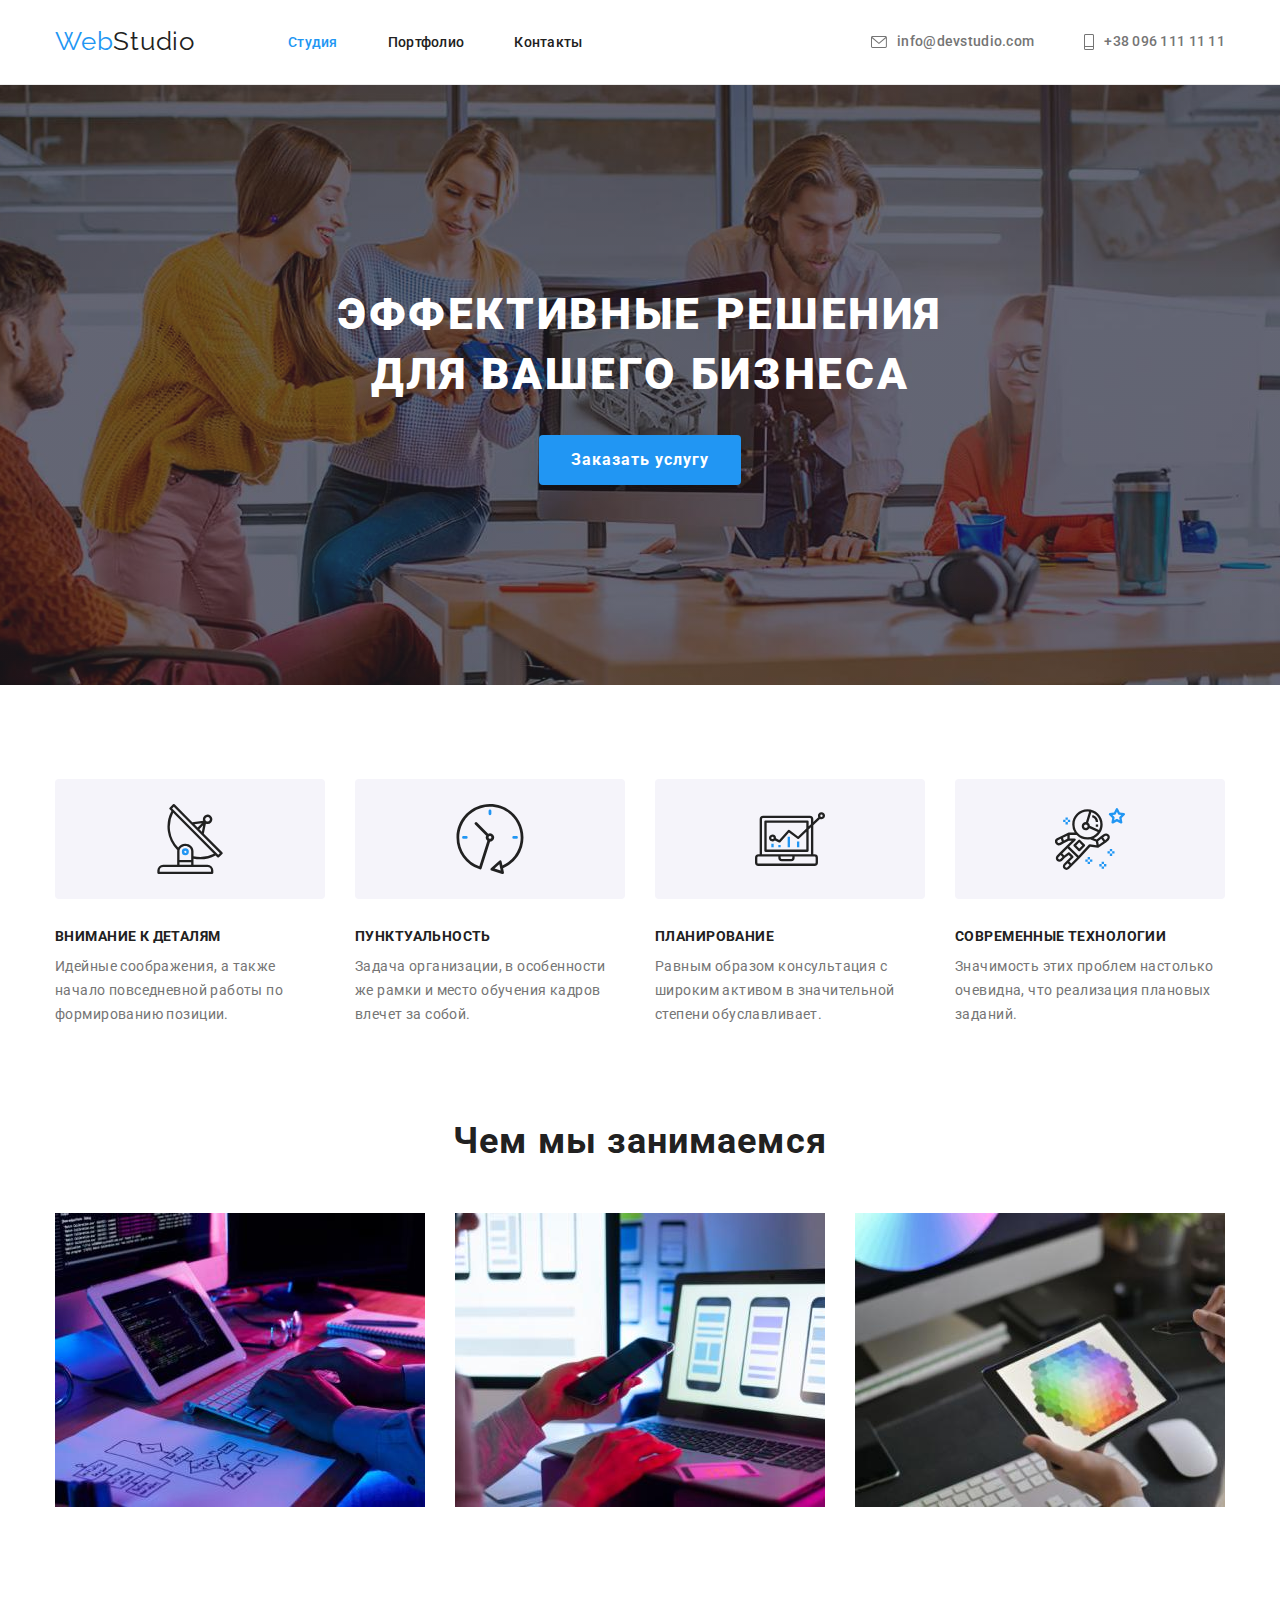
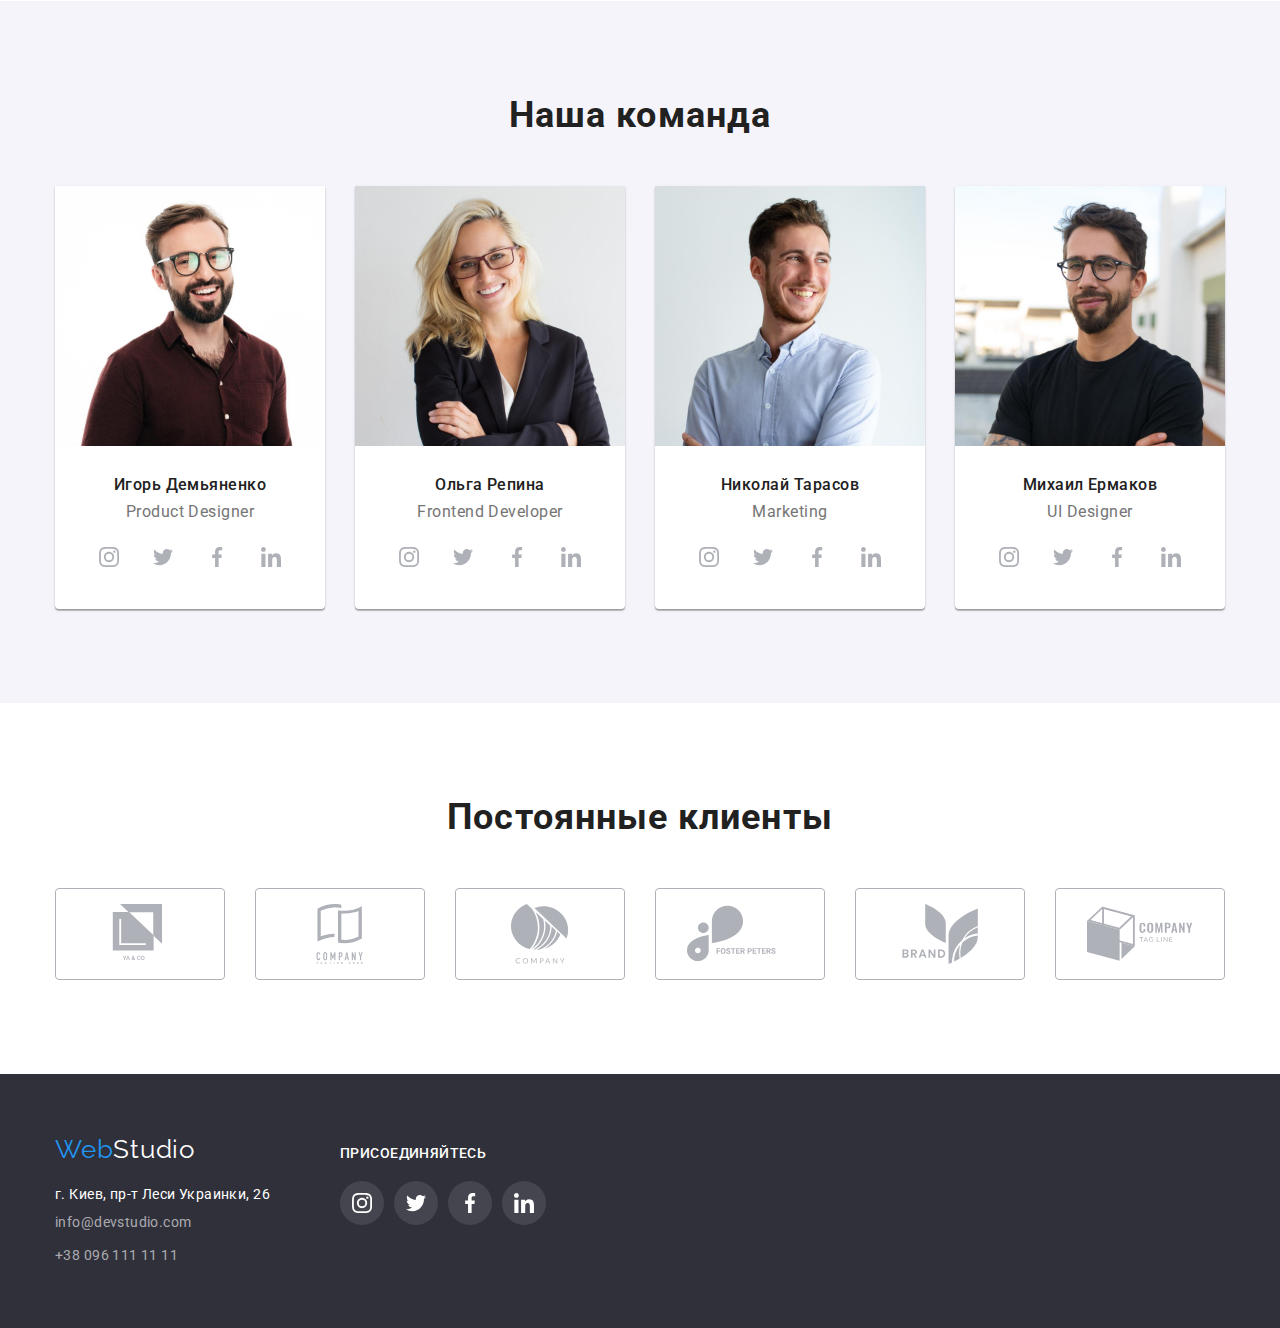
==== index.html @ b247618d "hw5" ====
<!DOCTYPE html>
<html lang="ru">
  <head>
    <meta charset="UTF-8" />
    <meta http-equiv="X-UA-Compatible" content="IE=edge" />
    <meta name="viewport" content="width=device-width, initial-scale=1.0" />
    <title>WebStudio</title>

    <link
      rel="stylesheet"
      href="https://cdnjs.cloudflare.com/ajax/libs/modern-normalize/1.1.0/modern-normalize.min.css"
      integrity="sha512-wpPYUAdjBVSE4KJnH1VR1HeZfpl1ub8YT/NKx4PuQ5NmX2tKuGu6U/JRp5y+Y8XG2tV+wKQpNHVUX03MfMFn9Q=="
      crossorigin="anonymous"
      referrerpolicy="no-referrer"
    />
    <link
      rel="stylesheet"
      href="https://cdnjs.cloudflare.com/ajax/libs/modern-normalize/1.1.0/modern-normalize.css"
      integrity="sha512-Y0MM+V6ymRKN2zStTqzQ227DWhhp4Mzdo6gnlRnuaNCbc+YN/ZH0sBCLTM4M0oSy9c9VKiCvd4Jk44aCLrNS5Q=="
      crossorigin="anonymous"
      referrerpolicy="no-referrer"
    />
    <link rel="preconnect" href="https://fonts.googleapis.com" />
    <link rel="preconnect" href="https://fonts.gstatic.com" crossorigin />
    <link
      href="https://fonts.googleapis.com/css2?family=Raleway:wght@700&family=Roboto:wght@400;500;700;900&display=swap"
      rel="stylesheet"
    />
    <link rel="preconnect" href="https://fonts.gstatic.com" />
    <link rel="stylesheet" href="./css/styles.css" />
  </head>

  <body class="body">
    <header class="page-header">
      <div class="container header-container">
        <!-- Хедер лого -->
        <nav class="site-nav">
          <a href="./index.html" class="header-logo"
            >Web<span class="logo-black">Studio</span></a
          >

          <!-- Навигація -->
          <div class="navigation">
            <ul class="site-nav list">
              <li class="menu-item">
                <a href="./index.html" class="link-current">Студия</a>
              </li>
              <li class="menu-item">
                <a href="./portfolio.html" class="link">Портфолио</a>
              </li>
              <li class="menu-item">
                <a href="#contacts" class="link">Контакты</a>
              </li>
            </ul>
          </div>
        </nav>

        <!-- Контакти хедер -->
        <div class="header-contacts">
          <ul class="contacts">
            <li class="contacts-item">
              <a href="mailto:info@devstudio.com" class="contacts-link">
                <svg class="icon-mail" width="16px" height="12px">
                  <use href="./images/sprite.svg#icon-envelope"></use>
                </svg>
                info@devstudio.com</a
              >
            </li>
            <li class="contacts-item">
              <a href="tel:+380961111111" class="contacts-link">
                <svg class="icon-smartphone" width="10px" height="16px">
                  <use href="./images/sprite.svg#icon-cell"></use>
                </svg>
                +38 096 111 11 11</a
              >
            </li>
          </ul>
        </div>
      </div>
    </header>

    <main>
      <!-- Герой -->
      <section class="hero section">
        <div class="hero-content">
          <h1 class="hero-title">
            Эффективные решения <br />
            для вашего бизнеса
          </h1>
          <button class="button-hero" type="button">Заказать услугу</button>
        </div>
      </section>

      <!-- Переваги -->
      <section class="features section">
        <div class="container">
          <h2 class="visually-hidden">Преимущества</h2>
          <ul class="features-list">
            <li class="text-features">
              <div class="section-icons">
                <svg class="antena-icon" width="70px" height="70px">
                  <use href="./images/sprite.svg#icon-antenna"></use>
                </svg>
              </div>
              <h3 class="title-features">Внимание к деталям</h3>
              <p class="text">
                Идейные соображения, а также начало повседневной работы по
                формированию позиции.
              </p>
            </li>

            <li class="text-features">
              <div class="section-icons">
                <svg class="clock-icon" width="70px" height="70px">
                  <use href="./images/sprite.svg#icon-clock"></use>
                </svg>
              </div>
              <h3 class="title-features">Пунктуальность</h3>
              <p class="text">
                Задача организации, в особенности же рамки и место обучения
                кадров влечет за собой.
              </p>
            </li>

            <li class="text-features">
              <div class="section-icons">
                <svg class="diagram-icon" width="70px" height="70px">
                  <use href="./images/sprite.svg#icon-diagram"></use>
                </svg>
              </div>
              <h3 class="title-features">Планирование</h3>
              <p class="text">
                Равным образом консультация с широким активом в значительной
                степени обуславливает.
              </p>
            </li>

            <li class="text-features">
              <div class="section-icons">
                <svg class="astronaut-icon" width="70px" height="70px">
                  <use href="./images/sprite.svg#icon-astronaut"></use>
                </svg>
              </div>
              <h3 class="title-features">Современные технологии</h3>
              <p class="text">
                Значимость этих проблем настолько очевидна, что реализация
                плановых заданий.
              </p>
            </li>
          </ul>
        </div>
      </section>

      <!-- Напрямки діяльності -->
      <section class="directions-title section">
        <div class="container">
          <h2 class="section-title">Чем мы занимаемся</h2>
          <ul class="directions">
            <li class="directions-images">
              <img
                src="./images/handkeyboard.jpg"
                alt="Веб-сайты"
                width="370"
                height="294"
              />
            </li>

            <li class="directions-images">
              <img
                src="./images/handphone.jpg"
                alt="Приложения"
                width="370"
                height="294"
              />
            </li>

            <li class="directions-images">
              <img
                src="./images/handtablet.jpg"
                alt="Дизайн"
                width="370"
                height="294"
              />
            </li>
          </ul>
        </div>
      </section>

      <!-- Наша команда -->
      <section class="section-team section">
        <div class="container">
          <h2 class="section-title">Наша команда</h2>
          <ul class="team">
            <li class="team-images">
              <img
                src="./images/productdesigner.jpg"
                alt="Игорь Демьяненко"
                width="270"
                height="260"
              />
              <div class="team-info">
                <h3 class="title">Игорь Демьяненко</h3>
                <p lang="en" class="text">Product Designer</p>
                <ul class="team-social social-list list">
                  <li class="social-item">
                    <a href="" class="social-link">
                      <svg class="social-icon" width="20px" height="20px">
                        <use href="./images/sprite.svg#icon-instagram"></use>
                      </svg>
                    </a>
                  </li>

                  <li class="social-item">
                    <a href="" class="social-link">
                      <svg class="social-icon" width="20px" height="20px">
                        <use href="./images/sprite.svg#icon-twitter"></use>
                      </svg>
                    </a>
                  </li>

                  <li class="social-item">
                    <a href="" class="social-link">
                      <svg class="social-icon" width="20px" height="20px">
                        <use href="./images/sprite.svg#icon-facebook"></use>
                      </svg>
                    </a>
                  </li>

                  <li class="social-item">
                    <a href="" class="social-link">
                      <svg class="social-icon" width="20px" height="20px">
                        <use href="./images/sprite.svg#icon-linkedin"></use>
                      </svg>
                    </a>
                  </li>
                </ul>
              </div>
            </li>

            <li class="team-images">
              <img
                src="./images/frontenddeveloper.jpg"
                alt="Ольга Репина"
                width="270"
                height="260"
              />
              <div class="team-info">
                <h3 class="title">Ольга Репина</h3>
                <p lang="en" class="text">Frontend Developer</p>

                <ul class="team-social social-list list">
                  <li class="social-item">
                    <a href="" class="social-link">
                      <svg class="social-icon" width="20px" height="20px">
                        <use href="./images/sprite.svg#icon-instagram"></use>
                      </svg>
                    </a>
                  </li>

                  <li class="social-item">
                    <a href="" class="social-link">
                      <svg class="social-icon" width="20px" height="20px">
                        <use href="./images/sprite.svg#icon-twitter"></use>
                      </svg>
                    </a>
                  </li>

                  <li class="social-item">
                    <a href="" class="social-link">
                      <svg class="social-icon" width="20px" height="20px">
                        <use href="./images/sprite.svg#icon-facebook"></use>
                      </svg>
                    </a>
                  </li>

                  <li class="social-item">
                    <a href="" class="social-link">
                      <svg class="social-icon" width="20px" height="20px">
                        <use href="./images/sprite.svg#icon-linkedin"></use>
                      </svg>
                    </a>
                  </li>
                </ul>
              </div>
            </li>

            <li class="team-images">
              <img
                src="./images/marketing.jpg"
                alt="Николай Тарасов"
                width="270"
                height="260"
              />
              <div class="team-info">
                <h3 class="title">Николай Тарасов</h3>
                <p lang="en" class="text">Marketing</p>

                <ul class="team-social social-list list">
                  <li class="social-item">
                    <a href="" class="social-link">
                      <svg class="social-icon" width="20px" height="20px">
                        <use href="./images/sprite.svg#icon-instagram"></use>
                      </svg>
                    </a>
                  </li>

                  <li class="social-item">
                    <a href="" class="social-link">
                      <svg class="social-icon" width="20px" height="20px">
                        <use href="./images/sprite.svg#icon-twitter"></use>
                      </svg>
                    </a>
                  </li>

                  <li class="social-item">
                    <a href="" class="social-link">
                      <svg class="social-icon" width="20px" height="20px">
                        <use href="./images/sprite.svg#icon-facebook"></use>
                      </svg>
                    </a>
                  </li>

                  <li class="social-item">
                    <a href="" class="social-link">
                      <svg class="social-icon" width="20px" height="20px">
                        <use href="./images/sprite.svg#icon-linkedin"></use>
                      </svg>
                    </a>
                  </li>
                </ul>
              </div>
            </li>

            <li class="team-images">
              <img
                src="./images/uidesigner.jpg"
                alt="Михаил Ермаков"
                width="270"
                height="260"
              />
              <div class="team-info">
                <h3 class="title">Михаил Ермаков</h3>
                <p lang="en" class="text">UI Designer</p>

                <ul class="team-social social-list list">
                  <li class="social-item">
                    <a href="" class="social-link">
                      <svg class="social-icon" width="20px" height="20px">
                        <use href="./images/sprite.svg#icon-instagram"></use>
                      </svg>
                    </a>
                  </li>

                  <li class="social-item">
                    <a href="" class="social-link">
                      <svg class="social-icon" width="20px" height="20px">
                        <use href="./images/sprite.svg#icon-twitter"></use>
                      </svg>
                    </a>
                  </li>

                  <li class="social-item">
                    <a href="" class="social-link">
                      <svg class="social-icon" width="20px" height="20px">
                        <use href="./images/sprite.svg#icon-facebook"></use>
                      </svg>
                    </a>
                  </li>

                  <li class="social-item">
                    <a href="" class="social-link">
                      <svg class="social-icon" width="20px" height="20px">
                        <use href="./images/sprite.svg#icon-linkedin"></use>
                      </svg>
                    </a>
                  </li>
                </ul>
              </div>
            </li>
          </ul>
        </div>
      </section>

      <!-- Компанія -->
      <section class="section">
        <div class="container">
          <h2 class="section-title">Постоянные клиенты</h2>
          <ul class="clients-list list clients-after-list">
            <li class="clients-item clients-after-items">
              <a href="" class="clients-link">
                <svg class="clients-icon" width="106px" height="60px">
                  <use href="./images/sprite.svg#icon-logo-one"></use>
                </svg>
              </a>
            </li>

            <li class="clients-item clients-after-items">
              <a href="" class="clients-link">
                <svg class="clients-icon" width="106px" height="60px">
                  <use href="./images/sprite.svg#icon-logo-two"></use>
                </svg>
              </a>
            </li>

            <li class="clients-item clients-after-items">
              <a href="" class="clients-link">
                <svg class="clients-icon" width="106px" height="60px">
                  <use href="./images/sprite.svg#icon-logo-three"></use>
                </svg>
              </a>
            </li>

            <li class="clients-item clients-after-items">
              <a href="" class="clients-link">
                <svg class="clients-icon" width="106px" height="60px">
                  <use href="./images/sprite.svg#icon-logo-four"></use>
                </svg>
              </a>
            </li>

            <li class="clients-item clients-after-items">
              <a href="" class="clients-link">
                <svg class="clients-icon" width="106px" height="60px">
                  <use href="./images/sprite.svg#icon-logo-five"></use>
                </svg>
              </a>
            </li>

            <li class="clients-item clients-after-items">
              <a href="" class="clients-link">
                <svg class="clients-icon" width="106px" height="60px">
                  <use href="./images/sprite.svg#icon-logo-six"></use>
                </svg>
              </a>
            </li>
          </ul>
        </div>
      </section>
    </main>

    <!-- Футер -->
    <footer class="page-footer">
      <div class="container footer-info">
        <div>
          <a href="./index.html" class="footer-logo"
            >Web<span class="logo-white">Studio</span></a
          >

          <!-- Адреса -->
          <address class="contacts adress" id="contacts">
            <ul class="">
              <li class="footer-adress">
                <a href="/" class="adress-info"
                  >г. Киев, пр-т Леси Украинки, 26
                </a>
              </li>
              <li class="footer-adress">
                <a
                  href="mailto:info@devstudio.com"
                  class="footer-contacts contacts-footer"
                  >info@devstudio.com</a
                >
              </li>
              <li class="footer-adress">
                <a href="tel:+380961111111" class="footer-contacts tel"
                  >+38 096 111 11 11</a
                >
              </li>
            </ul>
          </address>
        </div>

        <div class="join-rights">
          <h3 class="join">присоединяйтесь</h3>
          <ul class="footer-social">
            <li class="item-social">
              <a href="" class="link-social">
                <svg class="icon-social" width="20px" height="20px">
                  <use href="./images/sprite.svg#icon-instagram"></use>
                </svg>
              </a>
            </li>

            <li class="item-social">
              <a href="" class="link-social">
                <svg class="icon-social" width="20px" height="20px">
                  <use href="./images/sprite.svg#icon-twitter"></use>
                </svg>
              </a>
            </li>

            <li class="item-social">
              <a href="" class="link-social">
                <svg class="icon-social" width="20px" height="20px">
                  <use href="./images/sprite.svg#icon-facebook"></use>
                </svg>
              </a>
            </li>

            <li class="item-social">
              <a href="" class="link-social">
                <svg class="icon-social" width="20px" height="20px">
                  <use href="./images/sprite.svg#icon-linkedin"></use>
                </svg>
              </a>
            </li>
          </ul>
        </div>
      </div>
    </footer>
  </body>
</html>
---- css/styles.css ----
:root {
  --primary-text-color: #212121;
  --title-text-color: #757575;
  --accent-color: #ffffff;
  --hover-color: #2196f3;
  --time: 250ms;
  --effect: cubic-bezier(0.4, 0, 0.2, 1);
}

/*---------------reset--------------*/
p,
h1,
h2,
h3,
h4,
h5,
h6 {
  margin: 0;
}

ul {
  margin: 0;
  padding: 0;
}

button {
  cursor: pointer;
}

.section {
  padding-top: 94px;
  padding-bottom: 94px;
}

img {
  display: block;
}

/*---------------hidden--------------*/
.visually-hidden {
  position: absolute;
  white-space: nowrap;
  width: 1px;
  height: 1px;
  overflow: hidden;
  border: 0;
  padding: 0;
  clip: rect(0 0 0 0);
  clip-path: inset(50%);
  margin: -1px;
}

/* list-style: none */
.features-list,
.directions,
.team,
.buttons,
.projects,
.site-nav,
.contacts,
.footer-list,
.clients-item,
.social-item,
.footer-adress,
.item-social {
  list-style: none;
}

/*---------------body---------------*/
.body {
  font-family: "Roboto", sans-serif;
  background-color: var(--accent-color);
  color: var(--primary-text-color);
}

.container {
  width: 1200px;
  padding-left: 15px;
  padding-right: 15px;
  margin: 0 auto 0 auto;
}

.header-container,
.site-nav,
.contacts {
  display: flex;
  align-items: center;
}

/*---------------header---------------*/
.header-logo {
  font-family: "Raleway", sans-serif;
  text-decoration: none;
  font-size: 26px;
  line-height: 1.2;
  letter-spacing: 0.03em;
  color: var(--hover-color);
}

.page-header {
  border-bottom: 1px solid #ececec;
}

.logo-black {
  margin-right: 93px;
  transition: color 250ms cubic-bezier(0.4, 0, 0.2, 1);
}

.header-logo {
  padding-top: 24px;
  padding-bottom: 25px;
}

.logo-black {
  color: var(--primary-text-color);
}

.header-logo:hover > .logo-black,
.header-logo:focus > .logo-black,
.footer-logo:hover > .logo-white,
.footer-logo:focus > .logo-white {
  color: var(--hover-color);
}

/* site-nav */
.site-nav .link:hover,
.site-nav .link:focus {
  color: var(--hover-color);
}

.link-current {
  text-decoration: none;
  font-weight: 500;
  font-size: 14px;
  line-height: 1.14;
  letter-spacing: 0.02em;
  color: var(--hover-color);
}

.site-nav .link {
  text-decoration: none;
  font-weight: 500;
  font-size: 14px;
  line-height: 1.14;
  letter-spacing: 0.02em;
  color: var(--primary-text-color);
  transition: color 250ms cubic-bezier(0.4, 0, 0.2, 1);
}

.menu-item,
.contacts-item:not(:last-child) {
  margin-right: 50px;
}

.navigation {
  padding-top: 32px;
  padding-bottom: 32px;
}

/* contacts-link */
.contacts-link:hover,
.contacts-link:focus {
  text-decoration: none;
  color: var(--hover-color);
}
.contacts-link {
  display: flex;
  align-items: center;
  justify-content: center;
  text-decoration: none;
  font-weight: 500;
  font-size: 14px;
  line-height: 1.14;
  letter-spacing: 0.02em;
  color: var(--title-text-color);
}

.header-contacts {
  margin-left: auto;
  padding-top: 34px;
  padding-bottom: 34px;
}

/*---------------hero---------------*/
.hero-title {
  font-weight: 900;
  font-size: 44px;
  line-height: 1.36;
  letter-spacing: 0.06em;
  text-transform: uppercase;
  color: var(--accent-color);
}

.hero-title {
  margin-bottom: 30px;
}

.hero {
  max-width: 1600px;
  height: 600px;
  margin: 0 auto;
  background: #2f303a;
  background-image: linear-gradient(
      to right,
      rgba(47, 48, 58, 0.4),
      rgba(47, 48, 58, 0.4)
    ),
    url("../images/hero.jpg");
  background-repeat: no-repeat;
  background-position: center;
  background-size: cover;
}

.hero {
  padding-top: 200px;
  padding-bottom: 200px;
  text-align: center;
}

/* button */
.button-hero {
  font-family: inherit;
  font-weight: 700;
  font-size: 16px;
  line-height: 1.87;
  letter-spacing: 0.06em;
  border: none;
  color: var(--accent-color);
  background: var(--hover-color);
  box-shadow: 0px 4px 4px rgba(0, 0, 0, 0.15);
  border-radius: 4px;
  width: 200px;
  height: 50px;
  left: 700px;
  top: 430px;
}

.button-hero {
  align-content: center;
  padding-top: 10px;
  padding-right: 32px;
  padding-bottom: 10px;
  padding-left: 32px;
  width: auto;
}

.button-hero:hover,
.button-hero:focus {
  font-size: 16px;
  line-height: 1.87;
  letter-spacing: 0.06em;
  background: #188ce8;
  box-shadow: 0px 4px 4px rgba(0, 0, 0, 0.15);
  border-radius: 4px;
}

/*---------------features---------------*/
.features-list .title-features {
  font-weight: bold;
  font-size: 14px;
  line-height: 1.14;
  letter-spacing: 0.03em;
  text-transform: uppercase;
  color: var(--primary-text-color);
}

.features-list .text {
  font-size: 14px;
  line-height: 1.71;
  letter-spacing: 0.03em;
  color: var(--title-text-color);
}

.features-list {
  display: flex;
  margin-left: -30px;
}

.text-features {
  flex-basis: calc(100% / 4 - 30px);
  margin-left: 30px;
}

.text-features,
.text {
  width: 270px;
  padding-bottom: 0;
}

/* section */
.section-title {
  font-size: 36px;
  line-height: 1.16;
  letter-spacing: 0.03em;
  color: var(--primary-text-color);
}

.title-features {
  margin-bottom: 10px;
}

.section-title {
  display: flex;
  justify-content: center;
  margin-bottom: 50px;
}

.directions {
  display: flex;
  margin-left: -30px;
}

.directions-title {
  padding-top: 0;
}

.directions-images {
  flex-basis: calc(100% / 3 - 370px);
  margin-left: 30px;
}

/* team */
.team .title {
  font-weight: 500;
  font-size: 16px;
  line-height: 1.18;
  letter-spacing: 0.03em;
  color: var(--primary-text-color);
}

.team .text {
  text-align: center;
}

.title {
  text-align: center;
  margin-bottom: 10px;
}

.team {
  display: flex;
  margin-left: -30px;
}

.team-info {
  padding-top: 30px;
  padding-bottom: 30px;
}

.team-images {
  flex-basis: calc(100% / 4 - 270px);
  margin-left: 30px;
  background: #ffffff;
  box-shadow: 0px 1px 3px rgba(0, 0, 0, 0.12), 0px 1px 1px rgba(0, 0, 0, 0.14),
    0px 2px 1px rgba(0, 0, 0, 0.2);
  border-radius: 0px 0px 4px 4px;
}

.team .text,
.text-name {
  font-size: 16px;
  line-height: 0.84;
  letter-spacing: 0.03em;
  color: var(--title-text-color);
}

.section-team {
  background: #f5f4fa;
}

/*---------------portfolio---------------*/
/* button */
.btn {
  font-family: inherit;
  font-weight: 500;
  font-size: 16px;
  line-height: 1.63;
  letter-spacing: 0.03em;
  border: none;
  color: var(--primary-text-color);
  background: #f5f4fa;
  border-radius: 4px;
}

.btn,
.btn-current {
  padding-top: 6px;
  padding-bottom: 6px;
  padding-left: 22px;
  padding-right: 22px;
}

.btn-current {
  font-family: inherit;
  font-weight: 500;
  font-size: 16px;
  line-height: 1.62;
  text-align: center;
  letter-spacing: 0.03em;
  border: none;
  color: var(--accent-color);
  background: var(--hover-color);
  border-radius: 4px;
  width: 73px;
  height: 38px;
  left: 495px;
  top: 174px;
}

.btn:hover,
.btn:focus,
.btn-current:hover,
.btn-current:focus {
  color: var(--accent-color);
  background: var(--hover-color);
  box-shadow: 0px 3px 1px rgba(0, 0, 0, 0.1), 0px 1px 2px rgba(0, 0, 0, 0.08),
    0px 2px 2px rgba(0, 0, 0, 0.12);
  border-radius: 4px;
}

.buttons {
  display: flex;
  justify-content: center;
  margin-bottom: 50px;
}

.button-btn:not(:last-child) {
  margin-right: 8px;
}

/* projects */

.project-content:hover {
  box-shadow: 0px 1px 1px rgba(0, 0, 0, 0.12), 0px 4px 4px rgba(0, 0, 0, 0.06),
    1px 4px 6px rgba(0, 0, 0, 0.16);
}

.project {
  font-size: 18px;
  line-height: 2;
  letter-spacing: 0.06em;
  margin-bottom: 4px;
}

.projects .text,
.text-name {
  font-size: 16px;
  line-height: 1.87;
  letter-spacing: 0.03em;
  color: var(--title-text-color);
}

.projects {
  display: flex;
  flex-wrap: wrap;
  margin-left: -30px;
  margin-top: -30px;
}

.project-content {
  flex-basis: calc((100% - 3 * 30px) / 9);
  margin-left: 30px;
  margin-top: 30px;
}

.project-name {
  padding-left: 24px;
  padding-top: 20px;
  padding-right: 24px;
  padding-bottom: 20px;
  border-right: 1px solid #eeeeee;
  border-bottom: 1px solid #eeeeee;
  border-left: 1px solid #eeeeee;
  background: #ffffff;
}

/*---------------footer--------------*/
.footer-logo {
  font-family: "Raleway", sans-serif;
  text-decoration: none;
  font-size: 26px;
  line-height: 1.2;
  letter-spacing: 0.03em;
  color: var(--hover-color);
}

.logo-white {
  color: var(--accent-color);
}

.page-footer {
  background: #2f303a;
  padding-top: 60px;
  padding-bottom: 60px;
}

/* address */
.contacts {
  font-style: normal;
  font-size: 14px;
  line-height: 1.71;
  letter-spacing: 0.03em;
  color: var(--accent-color);
}

.footer-contacts {
  text-decoration: none;
  font-style: normal;
  font-size: 14px;
  line-height: 1.71;
  letter-spacing: 0.03em;
  color: rgba(255, 255, 255, 0.6);
}

.footer-contacts:hover,
.footer-contacts:focus {
  text-decoration: none;
  color: var(--hover-color);
}

.footer-logo {
  display: flex;
  margin-bottom: 20px;
}

.contacts .adress {
  display: flex;
  margin-bottom: 9px;
}

.footer-adress {
  display: flex;
  flex-direction: column;
}

.contacts-footer {
  margin-bottom: 9px;
}

.contacts .adress {
  display: inline-block;
}

.adress-info {
  margin-bottom: 9px;
  text-decoration: none;
  font-size: 14px;
  line-height: 1.17;
  letter-spacing: 0.03em;
  color: #ffffff;
}

.adress-info:hover,
.adress-info:focus {
  color: var(--hover-color);
}

/*---------------sprites-styles-------------*/

/* icon footer */
.icon-mail,
.icon-smartphone {
  fill: currentColor;
  margin-right: 10px;
}

.section-icons {
  width: 270px;
  height: 120px;
  background-color: #f5f4fa;
  border-radius: 4px;
  display: block;
  margin-bottom: 30px;
  display: flex;
  justify-content: center;
  align-items: center;
}

/* clients */

.clients-list {
  display: flex;
}

.clients-item:not(:last-child) {
  margin-right: 30px;
}

.clients-after-items {
  width: 170px;
  height: 92px;
  border: 1px solid #afb1b8;
  border-radius: 4px;
  background-position: center;
  background-size: 106px;
  background-repeat: no-repeat;
}

.clients-after-items:hover,
.clients-after-items:focus {
  border-color: var(--hover-color);
}

.clients-link {
  width: 100%;
  height: 100%;
  display: flex;
  align-items: center;
  justify-content: center;
  fill: #afb1b8;
}

.clients-link:hover,
.clients-link:focus {
  fill: var(--hover-color);
}

/* social networks */

.team-social {
  display: flex;
  align-items: center;
  margin-top: 16px;
  padding-left: 32px;
  padding-right: 32px;
}

.social-item {
  width: 44px;
  height: 44px;
}

.social-link {
  width: 100%;
  height: 100%;
  display: block;
  border-radius: 50%;
  display: flex;
  align-items: center;
  justify-content: center;
}

.social-icon {
  fill: #afb1b8;
}

.social-item:not(:last-child) {
  margin-right: 10px;
}

.social-link:hover,
.social-link:focus {
  background-color: var(--hover-color);
}

.social-link:hover .social-icon,
.social-link:focus .social-icon {
  fill: var(--accent-color);
}

/* footer socials */

.join {
  font-weight: 500;
  font-size: 14px;
  line-height: 16px;
  letter-spacing: 0.03em;
  text-transform: uppercase;
  color: #ffffff;
  margin-bottom: 20px;
}

.footer-info {
  display: flex;
  align-items: baseline;
}

.footer-social {
  display: flex;
  align-items: center;
}

.join-rights {
  margin-left: 70px;
}

.link-social {
  width: 100%;
  height: 100%;
  display: block;
  border-radius: 50%;
  display: flex;
  align-items: center;
  justify-content: center;
  background-color: rgba(255, 255, 255, 0.1);
}

.link-social:hover,
.link-social:focus {
  background-color: var(--hover-color);
}

.link-social:hover .icon-social,
.link-social:focus .icon-social {
  fill: var(--accent-color);
}

.icon-social {
  fill: var(--accent-color);
}

.item-social:not(:last-child) {
  margin-right: 10px;
}

.item-social {
  width: 44px;
  height: 44px;
}
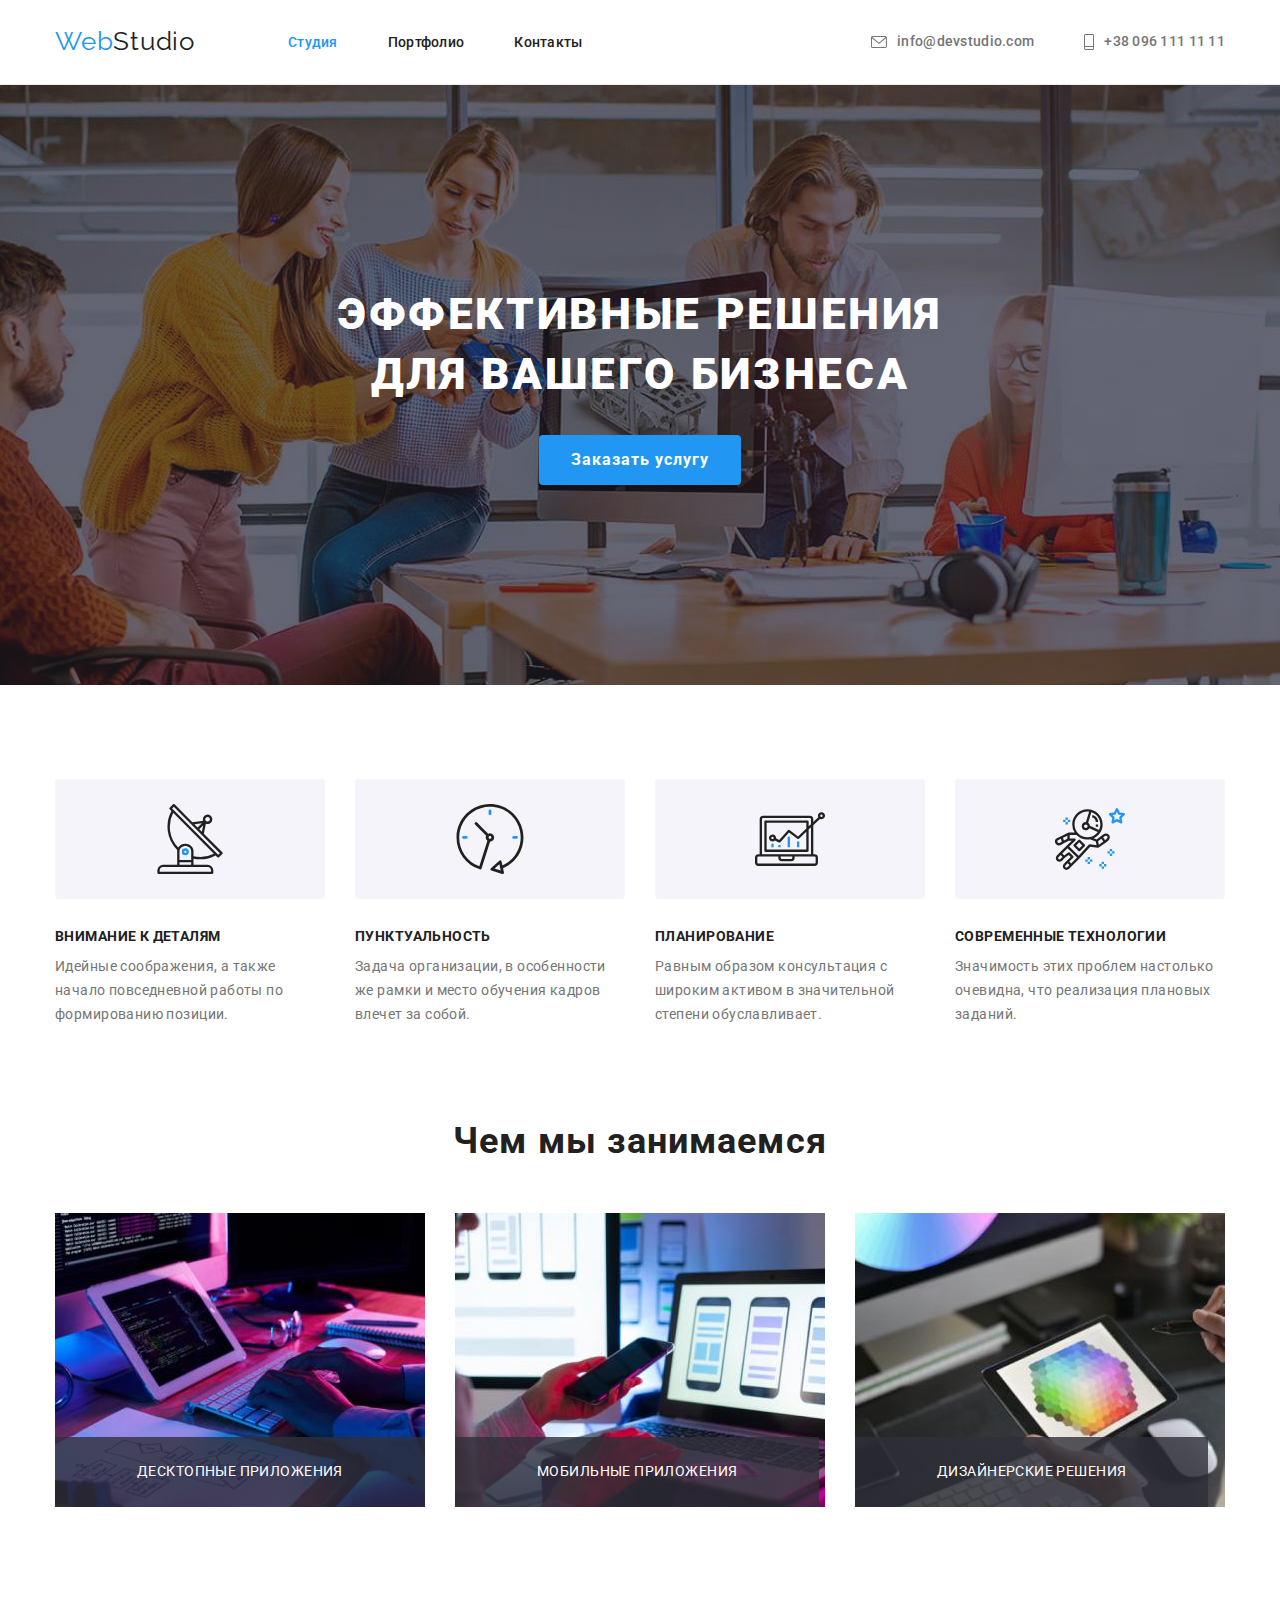
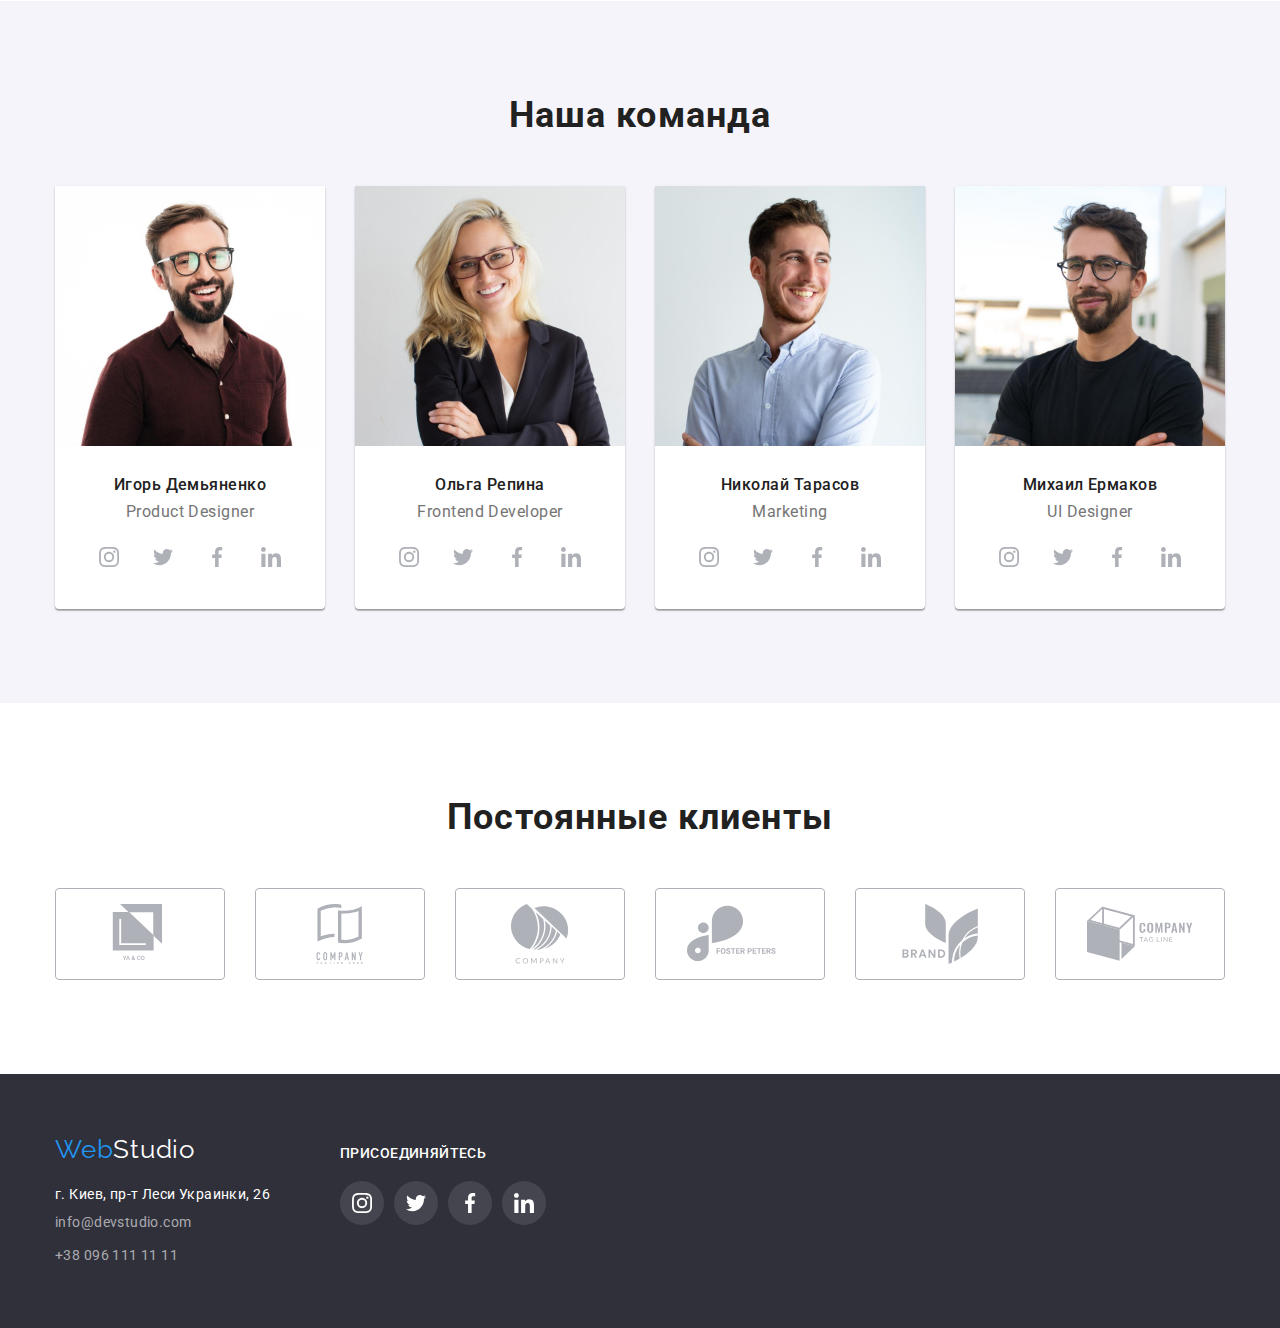
==== commit c656d4ed: "додано плавні переходи" ====
--- a/index.html
+++ b/index.html
@@ -87,7 +87,9 @@
             Эффективные решения <br />
             для вашего бизнеса
           </h1>
-          <button class="button-hero" type="button">Заказать услугу</button>
+          <button class="button-hero" data-modal-open type="button">
+            Заказать услугу
+          </button>
         </div>
       </section>
 
@@ -157,30 +159,39 @@
           <h2 class="section-title">Чем мы занимаемся</h2>
           <ul class="directions">
             <li class="directions-images">
-              <img
-                src="./images/handkeyboard.jpg"
-                alt="Веб-сайты"
-                width="370"
-                height="294"
-              />
+              <div class="directions-info">
+                <img
+                  src="./images/handkeyboard.jpg"
+                  alt="Веб-сайты"
+                  width="370"
+                  height="294"
+                />
+                <p class="directions-name">Десктопные приложения</p>
+              </div>
             </li>
 
             <li class="directions-images">
-              <img
-                src="./images/handphone.jpg"
-                alt="Приложения"
-                width="370"
-                height="294"
-              />
+              <div class="directions-info">
+                <img
+                  src="./images/handphone.jpg"
+                  alt="Приложения"
+                  width="370"
+                  height="294"
+                />
+                <p class="directions-name">Мобильные приложения</p>
+              </div>
             </li>
 
             <li class="directions-images">
-              <img
-                src="./images/handtablet.jpg"
-                alt="Дизайн"
-                width="370"
-                height="294"
-              />
+              <div class="directions-info">
+                <img
+                  src="./images/handtablet.jpg"
+                  alt="Дизайн"
+                  width="370"
+                  height="294"
+                />
+                <p class="directions-name">Дизайнерские решения</p>
+              </div>
             </li>
           </ul>
         </div>
@@ -508,5 +519,15 @@
         </div>
       </div>
     </footer>
+    <div class="backdrop is-hidden" data-modal>
+      <div class="modal">
+        <button type="button" class="modal-btn" data-modal-close>
+          <svg class="modal-close-icon" width="11px" height="11px">
+            <use href="./images/sprite.svg#icon-close-modal"></use>
+          </svg>
+        </button>
+      </div>
+    </div>
   </body>
+  <script src="./js/modal.js"></script>
 </html>
--- a/css/styles.css
+++ b/css/styles.css
@@ -3,8 +3,6 @@
   --title-text-color: #757575;
   --accent-color: #ffffff;
   --hover-color: #2196f3;
-  --time: 250ms;
-  --effect: cubic-bezier(0.4, 0, 0.2, 1);
 }
 
 /*---------------reset--------------*/
@@ -173,6 +171,7 @@
   line-height: 1.14;
   letter-spacing: 0.02em;
   color: var(--title-text-color);
+  transition: color 250ms cubic-bezier(0.4, 0, 0.2, 1);
 }
 
 .header-contacts {
@@ -233,6 +232,8 @@
   height: 50px;
   left: 700px;
   top: 430px;
+  transition: color 250ms cubic-bezier(0.4, 0, 0.2, 1),
+    background-color 250ms cubic-bezier(0.4, 0, 0.2, 1);
 }
 
 .button-hero {
@@ -305,6 +306,27 @@
   margin-bottom: 50px;
 }
 
+.directions-name {
+  font-size: 14px;
+  line-height: 1.14;
+  text-align: center;
+  letter-spacing: 0.03em;
+  text-transform: uppercase;
+  background: rgba(47, 48, 58, 0.8);
+  color: #ffffff;
+  bottom: 0;
+  left: 0;
+  padding-top: 27px;
+  padding-bottom: 27px;
+  padding-left: 82px;
+  padding-right: 82px;
+  position: absolute;
+}
+
+.directions-info {
+  position: relative;
+}
+
 .directions {
   display: flex;
   margin-left: -30px;
@@ -380,6 +402,8 @@
   color: var(--primary-text-color);
   background: #f5f4fa;
   border-radius: 4px;
+  transition: color 250ms cubic-bezier(0.4, 0, 0.2, 1),
+    background-color 250ms cubic-bezier(0.4, 0, 0.2, 1);
 }
 
 .btn,
@@ -405,6 +429,8 @@
   height: 38px;
   left: 495px;
   top: 174px;
+  transition: color 250ms cubic-bezier(0.4, 0, 0.2, 1),
+    background-color 250ms cubic-bezier(0.4, 0, 0.2, 1);
 }
 
 .btn:hover,
@@ -435,6 +461,29 @@
     1px 4px 6px rgba(0, 0, 0, 0.16);
 }
 
+.project-info-title {
+  font-size: 18px;
+  line-height: 1.55;
+  letter-spacing: 0.03em;
+  color: #ffffff;
+  position: absolute;
+  top: 0;
+  left: 0;
+  background-color: rgba(33, 150, 243, 0.9);
+  padding-top: 63px;
+  padding-bottom: 63px;
+  padding-left: 24px;
+  padding-right: 24px;
+  height: 100%;
+  transform: translateY(100%);
+  transition: transform 250ms cubic-bezier(0.4, 0, 0.2, 1);
+}
+
+.title-info-project {
+  position: relative;
+  overflow: hidden;
+}
+
 .project {
   font-size: 18px;
   line-height: 2;
@@ -442,6 +491,10 @@
   margin-bottom: 4px;
 }
 
+.project-content:hover .project-info-title {
+  transform: translateY(0);
+}
+
 .projects .text,
 .text-name {
   font-size: 16px;
@@ -461,6 +514,7 @@
   flex-basis: calc((100% - 3 * 30px) / 9);
   margin-left: 30px;
   margin-top: 30px;
+  transition: box-shadow 250ms cubic-bezier(0.4, 0, 0.2, 1);
 }
 
 .project-name {
@@ -486,6 +540,7 @@
 
 .logo-white {
   color: var(--accent-color);
+  transition: color 250ms cubic-bezier(0.4, 0, 0.2, 1);
 }
 
 .page-footer {
@@ -510,6 +565,7 @@
   line-height: 1.71;
   letter-spacing: 0.03em;
   color: rgba(255, 255, 255, 0.6);
+  transition: color 250ms cubic-bezier(0.4, 0, 0.2, 1);
 }
 
 .footer-contacts:hover,
@@ -548,6 +604,7 @@
   line-height: 1.17;
   letter-spacing: 0.03em;
   color: #ffffff;
+  transition: color 250ms cubic-bezier(0.4, 0, 0.2, 1);
 }
 
 .adress-info:hover,
@@ -594,6 +651,7 @@
   background-position: center;
   background-size: 106px;
   background-repeat: no-repeat;
+  transition: border-color 250ms cubic-bezier(0.4, 0, 0.2, 1);
 }
 
 .clients-after-items:hover,
@@ -608,6 +666,7 @@
   align-items: center;
   justify-content: center;
   fill: #afb1b8;
+  transition: fill 250ms cubic-bezier(0.4, 0, 0.2, 1);
 }
 
 .clients-link:hover,
@@ -638,10 +697,13 @@
   display: flex;
   align-items: center;
   justify-content: center;
+  transition: fill 250ms cubic-bezier(0.4, 0, 0.2, 1),
+    background-color 250ms cubic-bezier(0.4, 0, 0.2, 1);
 }
 
 .social-icon {
   fill: #afb1b8;
+  transition: fill 250ms cubic-bezier(0.4, 0, 0.2, 1);
 }
 
 .social-item:not(:last-child) {
@@ -693,6 +755,7 @@
   align-items: center;
   justify-content: center;
   background-color: rgba(255, 255, 255, 0.1);
+  transition: background-color 250ms cubic-bezier(0.4, 0, 0.2, 1);
 }
 
 .link-social:hover,
@@ -717,3 +780,47 @@
   width: 44px;
   height: 44px;
 }
+
+.backdrop {
+  width: 100vw;
+  height: 100vh;
+  background-color: rgba(0, 0, 0, 0.2);
+  position: fixed;
+  top: 0;
+  transition: opacity 250ms cubic-bezier(0.4, 0, 0.2, 1),
+    visibility 250ms cubic-bezier(0.4, 0, 0.2, 1);
+}
+
+.backdrop.is-hidden .modal {
+}
+
+.modal {
+  position: absolute;
+  width: 528px;
+  min-height: 581px;
+  background: #ffffff;
+  box-shadow: 0px 1px 3px rgba(0, 0, 0, 0.12), 0px 1px 1px rgba(0, 0, 0, 0.14),
+    0px 2px 1px rgba(0, 0, 0, 0.2);
+  border-radius: 4px;
+  top: 50%;
+  left: 50%;
+  transform: translate(-50%, -50%);
+}
+
+.modal-btn {
+  background: #ffffff;
+  border: 1px solid rgba(0, 0, 0, 0.1);
+  border-radius: 50%;
+  box-sizing: border-box;
+  width: 30px;
+  height: 30px;
+  position: absolute;
+  top: 8px;
+  right: 8px;
+}
+
+.backdrop.is-hidden {
+  visibility: hidden;
+  opacity: 0;
+  pointer-events: none;
+}
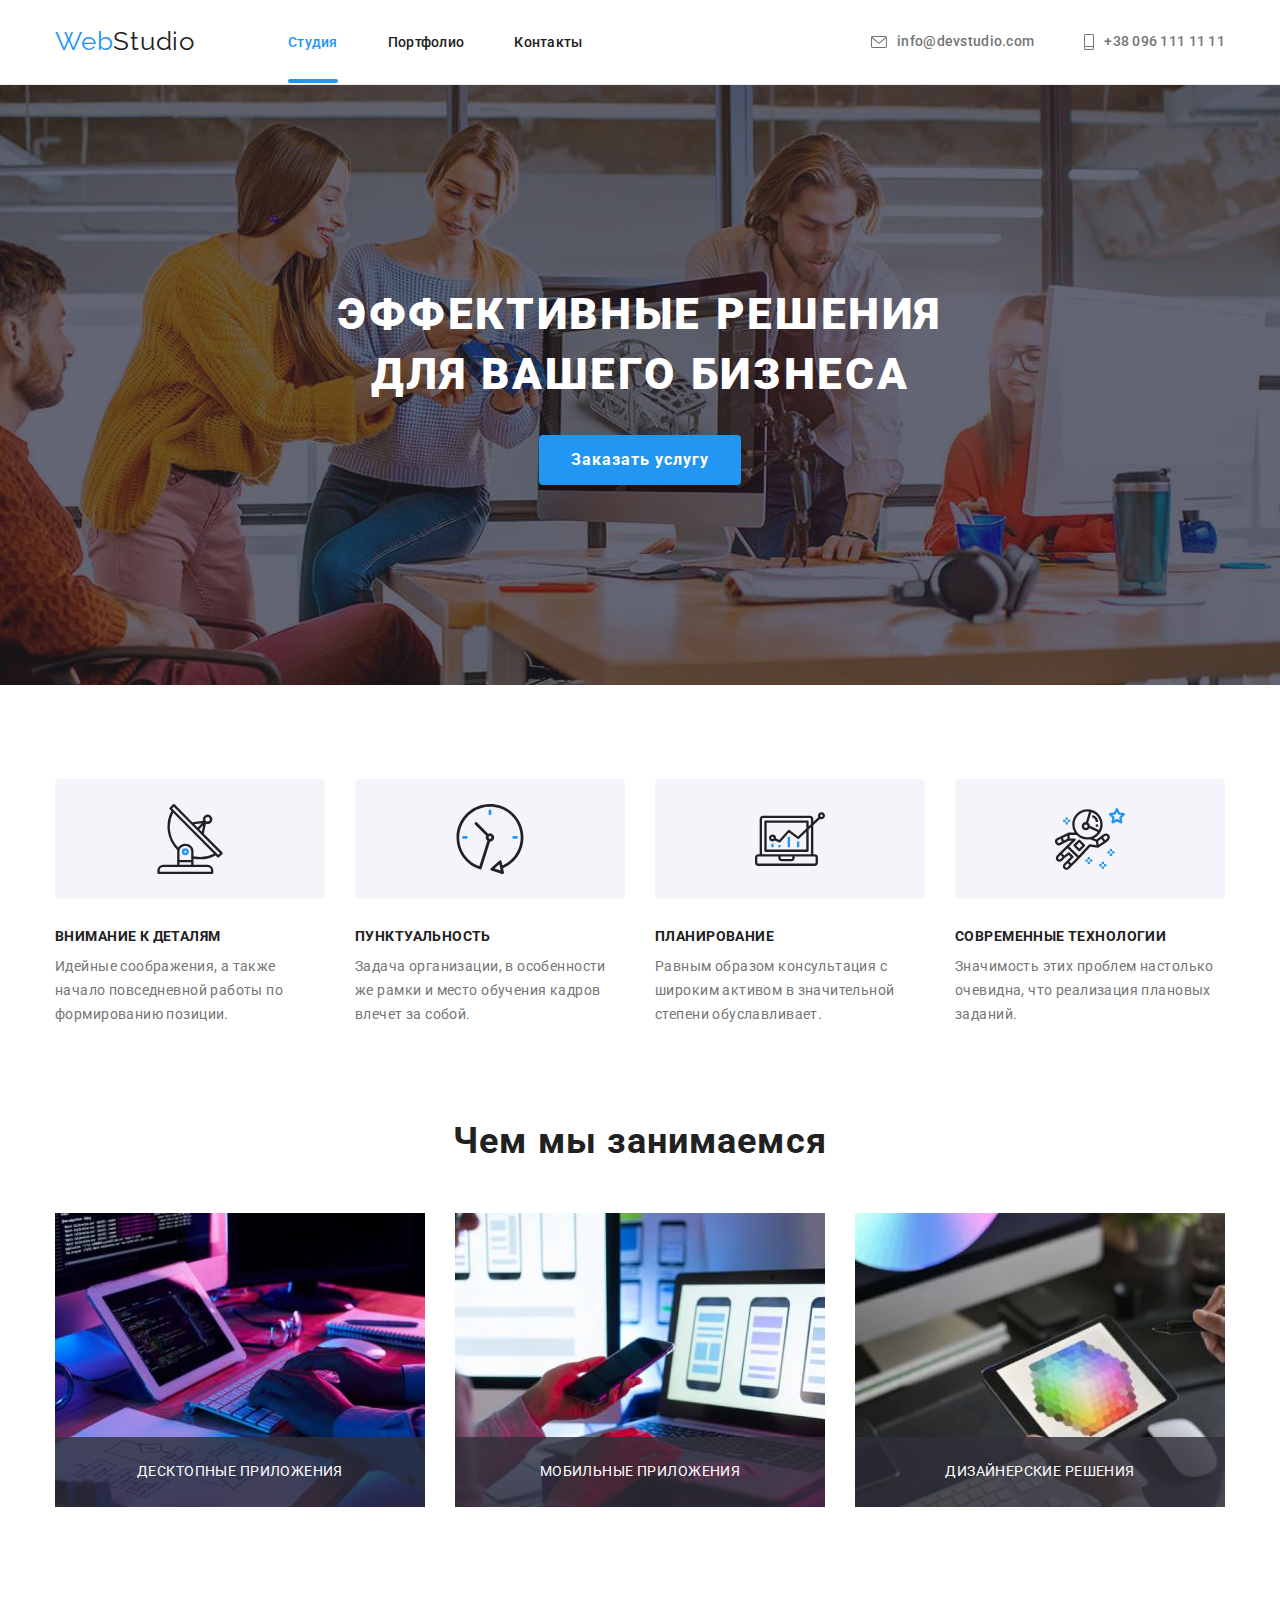
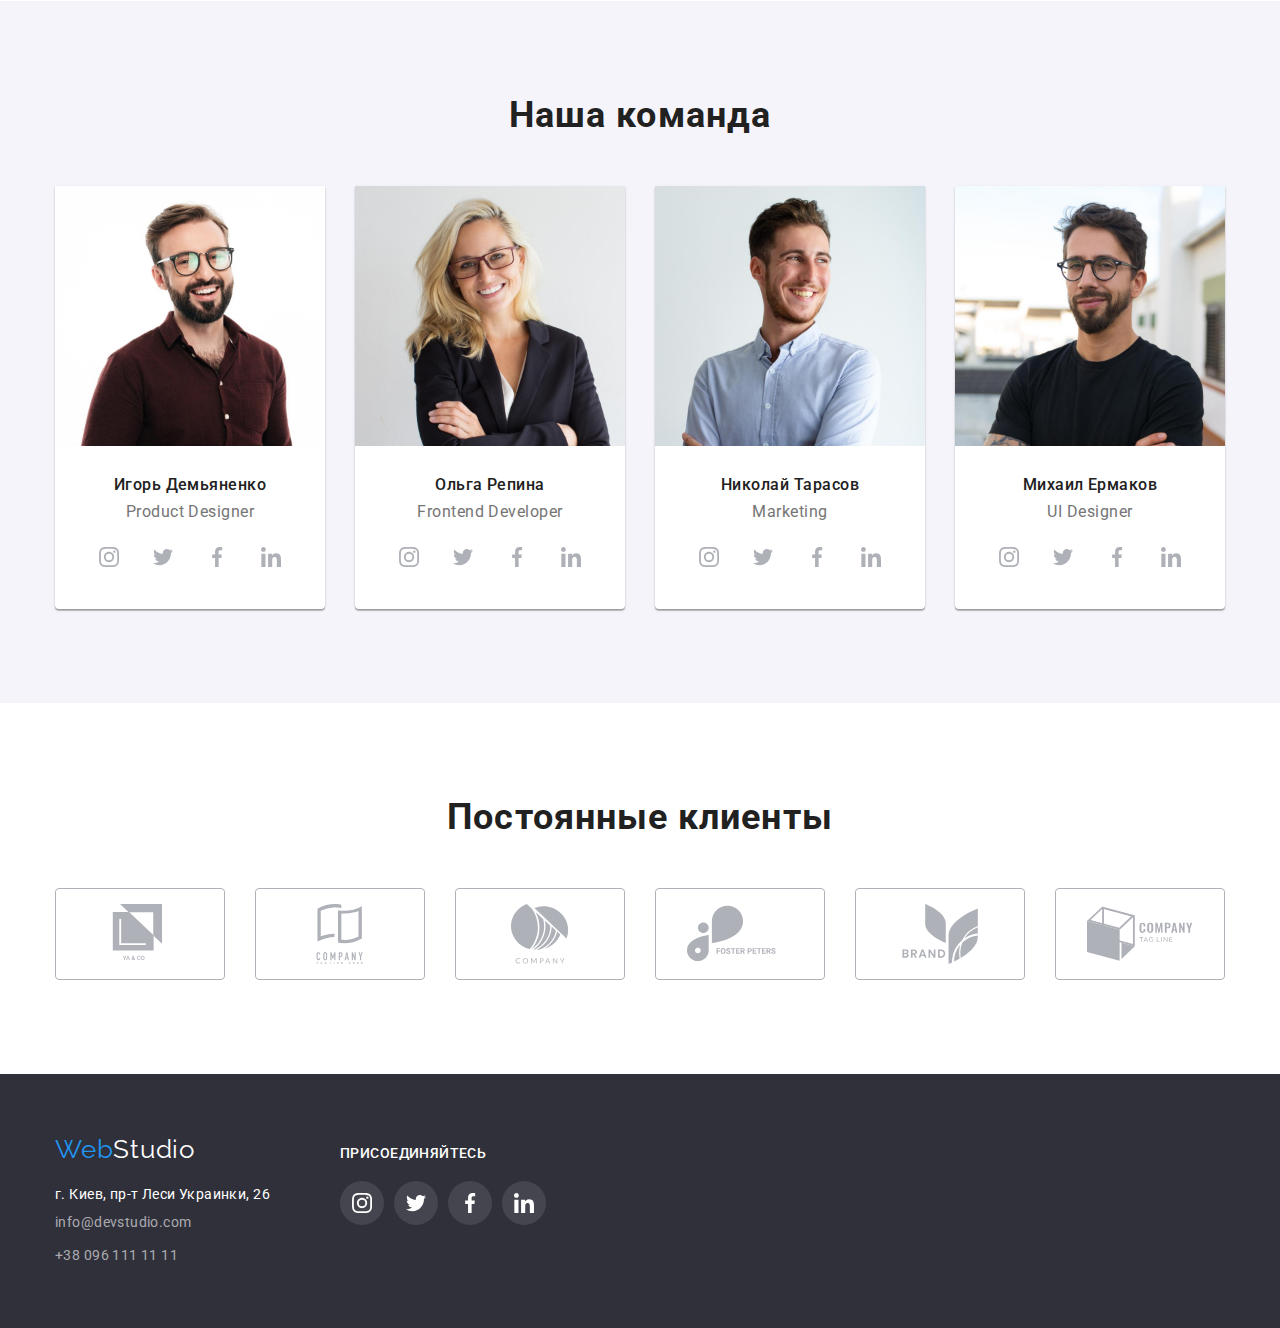
==== commit e2cfb86d: "стилізація current" ====
--- a/index.html
+++ b/index.html
@@ -43,7 +43,7 @@
           <div class="navigation">
             <ul class="site-nav list">
               <li class="menu-item">
-                <a href="./index.html" class="link-current">Студия</a>
+                <a href="./index.html" class="link-current current">Студия</a>
               </li>
               <li class="menu-item">
                 <a href="./portfolio.html" class="link">Портфолио</a>
--- a/css/styles.css
+++ b/css/styles.css
@@ -86,6 +86,7 @@
 }
 
 /*---------------header---------------*/
+
 .header-logo {
   font-family: "Raleway", sans-serif;
   text-decoration: none;
@@ -135,6 +136,17 @@
   color: var(--hover-color);
 }
 
+.current:after {
+  content: "";
+  width: 100%;
+  position: absolute;
+  height: 4px;
+  background: #2196f3;
+  border-radius: 2px;
+  bottom: -32px;
+  left: 0;
+}
+
 .site-nav .link {
   text-decoration: none;
   font-weight: 500;
@@ -148,6 +160,10 @@
 .menu-item,
 .contacts-item:not(:last-child) {
   margin-right: 50px;
+}
+
+.menu-item {
+  position: relative;
 }
 
 .navigation {
@@ -318,9 +334,8 @@
   left: 0;
   padding-top: 27px;
   padding-bottom: 27px;
-  padding-left: 82px;
-  padding-right: 82px;
   position: absolute;
+  width: 100%;
 }
 
 .directions-info {
@@ -403,6 +418,7 @@
   background: #f5f4fa;
   border-radius: 4px;
   transition: color 250ms cubic-bezier(0.4, 0, 0.2, 1),
+    box-shadow 250ms cubic-bezier(0.4, 0, 0.2, 1),
     background-color 250ms cubic-bezier(0.4, 0, 0.2, 1);
 }
 
@@ -429,8 +445,7 @@
   height: 38px;
   left: 495px;
   top: 174px;
-  transition: color 250ms cubic-bezier(0.4, 0, 0.2, 1),
-    background-color 250ms cubic-bezier(0.4, 0, 0.2, 1);
+  transition: box-shadow 250ms cubic-bezier(0.4, 0, 0.2, 1);
 }
 
 .btn:hover,
@@ -528,7 +543,7 @@
   background: #ffffff;
 }
 
-/*---------------footer--------------*/
+/*---------------footer-------------*/
 .footer-logo {
   font-family: "Raleway", sans-serif;
   text-decoration: none;
